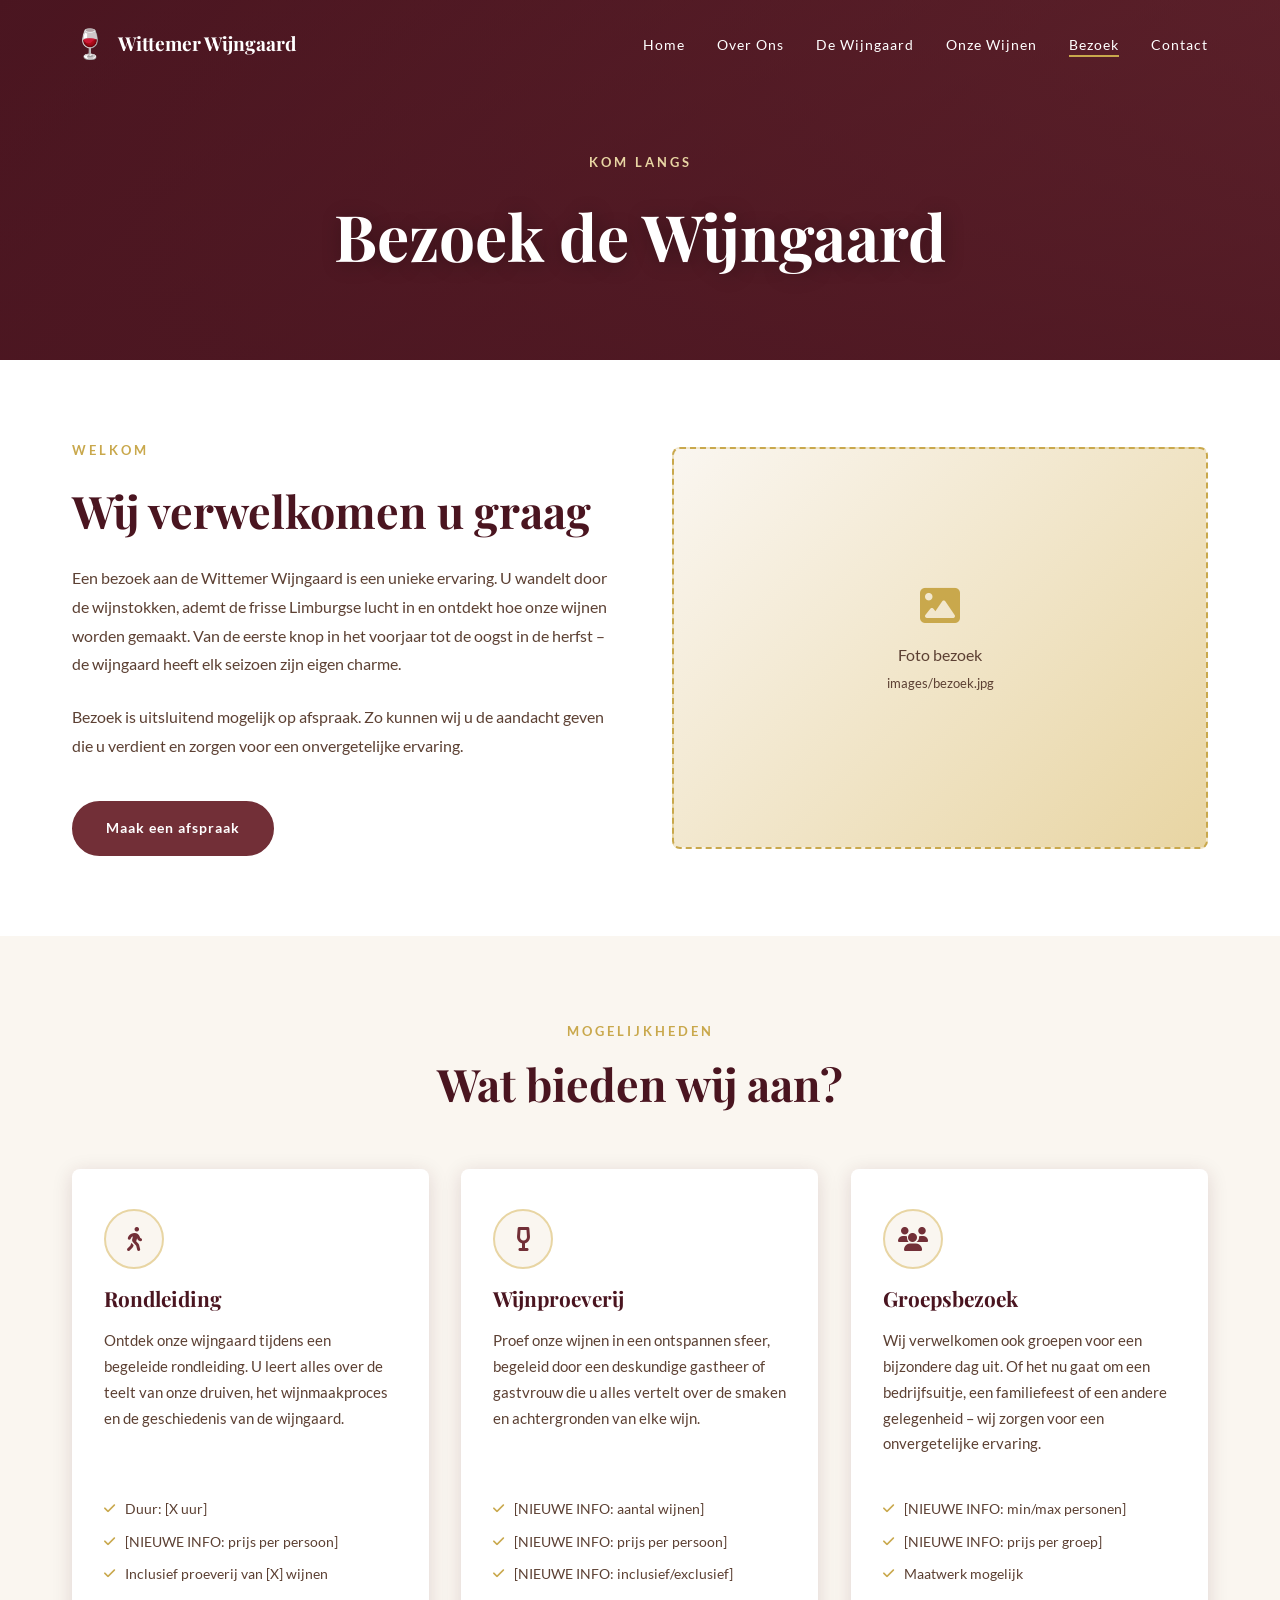
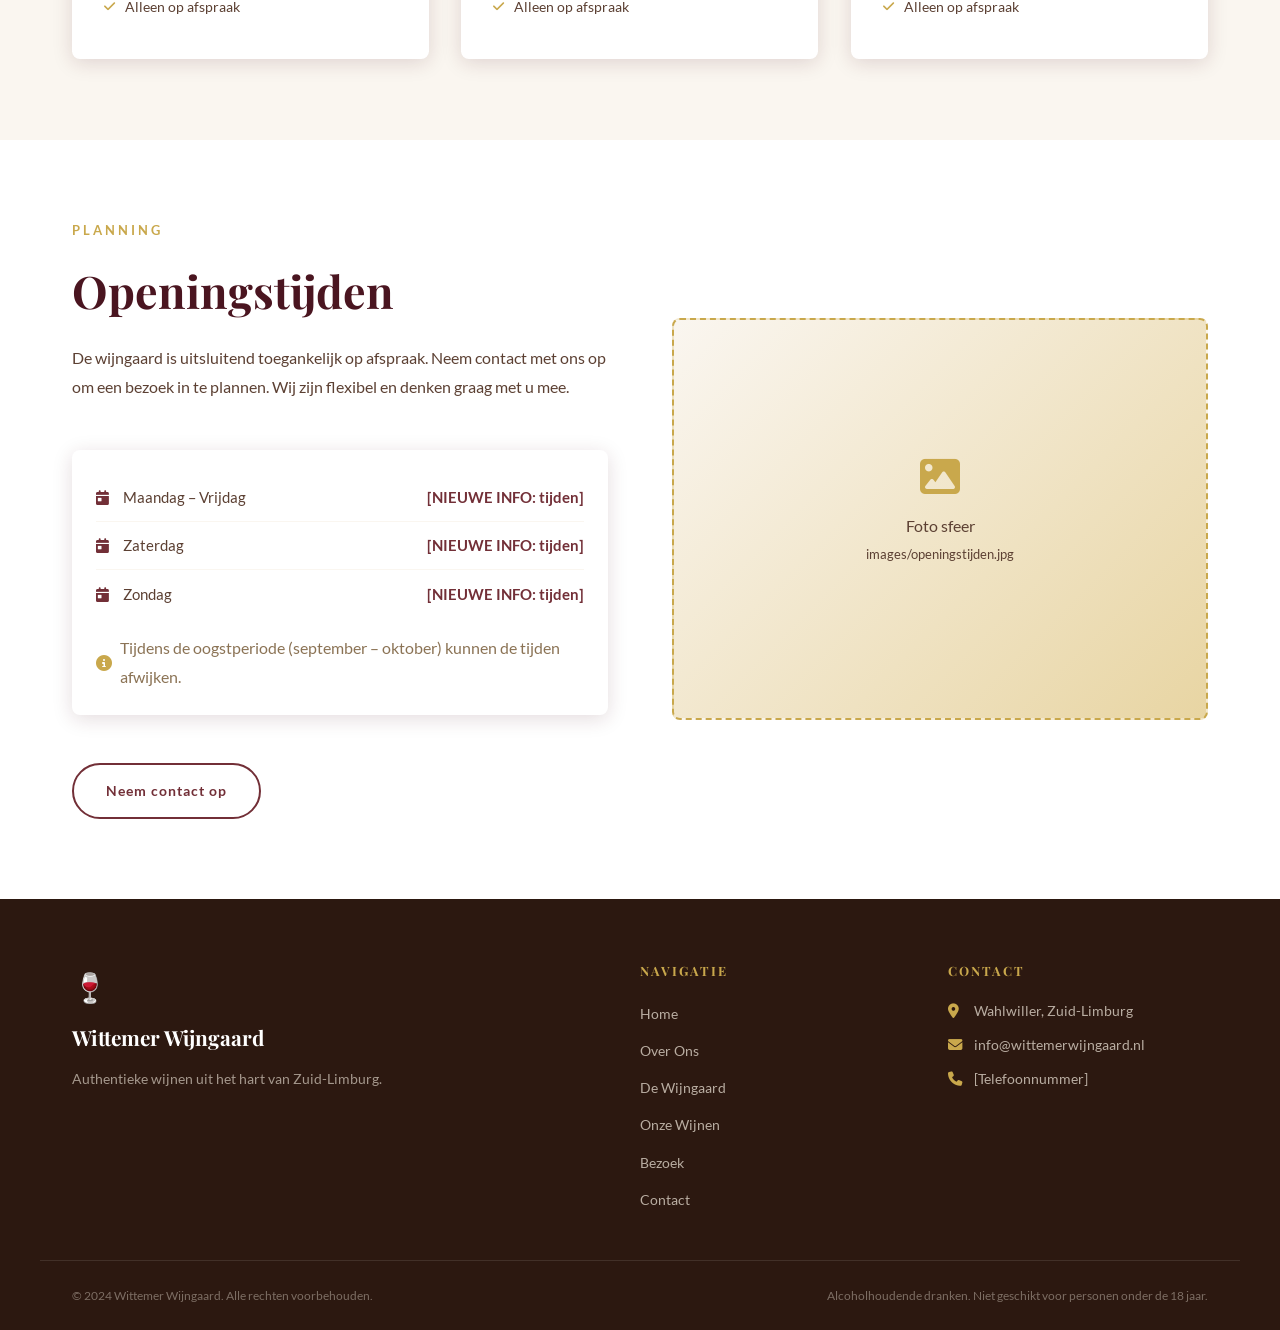
==== pages/bezoek.html @ 76ca9d51 "complete herinrichting van de website" ====
<!DOCTYPE html>
<html lang="nl">
<head>
    <meta charset="UTF-8">
    <meta name="viewport" content="width=device-width, initial-scale=1.0">
    <title>Bezoek – Wittemer Wijngaard</title>
    <link rel="stylesheet" href="../css/style.css">
    <style>
        @font-face {
            font-display: swap;
            font-family: 'Playfair Display';
            font-style: normal;
            font-weight: 400;
            src: url('../fonts/playfair-display-v40-latin-regular.woff2') format('woff2');
        }
        @font-face {
            font-display: swap;
            font-family: 'Playfair Display';
            font-style: italic;
            font-weight: 400;
            src: url('../fonts/playfair-display-v40-latin-italic.woff2') format('woff2');
        }
        @font-face {
            font-display: swap;
            font-family: 'Playfair Display';
            font-style: normal;
            font-weight: 700;
            src: url('../fonts/playfair-display-v40-latin-700.woff2') format('woff2');
        }
        @font-face {
            font-display: swap;
            font-family: 'Lato';
            font-style: normal;
            font-weight: 300;
            src: url('../fonts/lato-v25-latin-300.woff2') format('woff2');
        }
        @font-face {
            font-display: swap;
            font-family: 'Lato';
            font-style: normal;
            font-weight: 400;
            src: url('../fonts/lato-v25-latin-regular.woff2') format('woff2');
        }
        @font-face {
            font-display: swap;
            font-family: 'Lato';
            font-style: normal;
            font-weight: 700;
            src: url('../fonts/lato-v25-latin-700.woff2') format('woff2');
        }
    </style>
    <link rel="stylesheet" href="https://cdnjs.cloudflare.com/ajax/libs/font-awesome/6.4.0/css/all.min.css">
</head>
<body>

    <!-- NAVIGATIE -->
    <nav class="navbar scrolled" id="navbar">
        <div class="nav-container">
            <a href="../index.html" class="nav-logo">
                <div class="logo-img-wrapper">
                    <img src="../images/logo.png" alt="Wittemer Wijngaard logo" class="logo-img"
                         onerror="this.style.display='none'; this.nextElementSibling.style.display='flex';">
                    <div class="logo-fallback" style="display:none;">
                        <span class="logo-icon">🍷</span>
                        <span class="logo-text">Wittemer Wijngaard</span>
                    </div>
                </div>
            </a>
            <ul class="nav-menu" id="nav-menu">
                <li><a href="../index.html" class="nav-link">Home</a></li>
                <li><a href="over-ons.html" class="nav-link">Over Ons</a></li>
                <li><a href="wijngaard.html" class="nav-link">De Wijngaard</a></li>
                <li><a href="wijnen.html" class="nav-link">Onze Wijnen</a></li>
                <li><a href="bezoek.html" class="nav-link active">Bezoek</a></li>
                <li><a href="contact.html" class="nav-link">Contact</a></li>
            </ul>
            <div class="hamburger" id="hamburger">
                <span></span><span></span><span></span>
            </div>
        </div>
    </nav>

    <!-- PAGINA HEADER -->
    <div class="page-header">
        <div class="page-header-overlay"></div>
        <div class="page-header-content">
            <span class="section-label light">Kom langs</span>
            <h1>Bezoek de Wijngaard</h1>
        </div>
    </div>

    <!-- BEZOEK INTRO -->
    <section class="section">
        <div class="container">
            <div class="section-grid">
                <div class="section-text">
                    <span class="section-label">Welkom</span>
                    <h2 class="section-title">Wij verwelkomen u graag</h2>
                    <p>
                        Een bezoek aan de Wittemer Wijngaard is een unieke ervaring.
                        U wandelt door de wijnstokken, ademt de frisse Limburgse lucht in
                        en ontdekt hoe onze wijnen worden gemaakt. Van de eerste knop
                        in het voorjaar tot de oogst in de herfst – de wijngaard heeft
                        elk seizoen zijn eigen charme.
                    </p>
                    <p>
                        Bezoek is uitsluitend mogelijk op afspraak. Zo kunnen wij u
                        de aandacht geven die u verdient en zorgen voor een onvergetelijke
                        ervaring.
                    </p>
                    <a href="contact.html" class="btn btn-primary">Maak een afspraak</a>
                </div>
                <div class="section-image">
                    <img src="../images/bezoek.jpg" alt="Bezoek wijngaard" class="content-img"
                         onerror="this.outerHTML='<div class=\'image-placeholder\'><i class=\'fas fa-image\'></i><p>Foto bezoek<br><small>images/bezoek.jpg</small></p></div>'">
                </div>
            </div>
        </div>
    </section>

    <!-- BEZOEK OPTIES -->
    <section class="section section-warm">
        <div class="container">
            <div class="section-header">
                <span class="section-label">Mogelijkheden</span>
                <h2 class="section-title">Wat bieden wij aan?</h2>
            </div>
            <div class="visit-cards">
                <div class="visit-card">
                    <div class="visit-card-icon">
                        <i class="fas fa-walking"></i>
                    </div>
                    <h3>Rondleiding</h3>
                    <p>
                        Ontdek onze wijngaard tijdens een begeleide rondleiding.
                        U leert alles over de teelt van onze druiven, het wijnmaakproces
                        en de geschiedenis van de wijngaard.
                    </p>
                    <ul class="visit-list">
                        <li><i class="fas fa-check"></i> Duur: [X uur]</li>
                        <li><i class="fas fa-check"></i> [NIEUWE INFO: prijs per persoon]</li>
                        <li><i class="fas fa-check"></i> Inclusief proeverij van [X] wijnen</li>
                        <li><i class="fas fa-check"></i> Alleen op afspraak</li>
                    </ul>
                </div>
                <div class="visit-card">
                    <div class="visit-card-icon">
                        <i class="fas fa-wine-glass-alt"></i>
                    </div>
                    <h3>Wijnproeverij</h3>
                    <p>
                        Proef onze wijnen in een ontspannen sfeer, begeleid door
                        een deskundige gastheer of gastvrouw die u alles vertelt
                        over de smaken en achtergronden van elke wijn.
                    </p>
                    <ul class="visit-list">
                        <li><i class="fas fa-check"></i> [NIEUWE INFO: aantal wijnen]</li>
                        <li><i class="fas fa-check"></i> [NIEUWE INFO: prijs per persoon]</li>
                        <li><i class="fas fa-check"></i> [NIEUWE INFO: inclusief/exclusief]</li>
                        <li><i class="fas fa-check"></i> Alleen op afspraak</li>
                    </ul>
                </div>
                <div class="visit-card">
                    <div class="visit-card-icon">
                        <i class="fas fa-users"></i>
                    </div>
                    <h3>Groepsbezoek</h3>
                    <p>
                        Wij verwelkomen ook groepen voor een bijzondere dag uit.
                        Of het nu gaat om een bedrijfsuitje, een familiefeest of
                        een andere gelegenheid – wij zorgen voor een onvergetelijke ervaring.
                    </p>
                    <ul class="visit-list">
                        <li><i class="fas fa-check"></i> [NIEUWE INFO: min/max personen]</li>
                        <li><i class="fas fa-check"></i> [NIEUWE INFO: prijs per groep]</li>
                        <li><i class="fas fa-check"></i> Maatwerk mogelijk</li>
                        <li><i class="fas fa-check"></i> Alleen op afspraak</li>
                    </ul>
                </div>
            </div>
        </div>
    </section>

    <!-- OPENINGSTIJDEN -->
    <section class="section">
        <div class="container">
            <div class="section-grid">
                <div class="section-text">
                    <span class="section-label">Planning</span>
                    <h2 class="section-title">Openingstijden</h2>
                    <p>
                        De wijngaard is uitsluitend toegankelijk op afspraak.
                        Neem contact met ons op om een bezoek in te plannen.
                        Wij zijn flexibel en denken graag met u mee.
                    </p>
                    <div class="openingstijden">
                        <table class="tijden-table">
                            <tr>
                                <td><i class="fas fa-calendar-day"></i> Maandag – Vrijdag</td>
                                <td>[NIEUWE INFO: tijden]</td>
                            </tr>
                            <tr>
                                <td><i class="fas fa-calendar-day"></i> Zaterdag</td>
                                <td>[NIEUWE INFO: tijden]</td>
                            </tr>
                            <tr>
                                <td><i class="fas fa-calendar-day"></i> Zondag</td>
                                <td>[NIEUWE INFO: tijden]</td>
                            </tr>
                        </table>
                        <p class="tijden-note">
                            <i class="fas fa-info-circle"></i>
                            Tijdens de oogstperiode (september – oktober) kunnen de tijden afwijken.
                        </p>
                    </div>
                    <a href="contact.html" class="btn btn-outline">Neem contact op</a>
                </div>
                <div class="section-image">
                    <img src="../images/openingstijden.jpg" alt="Wijngaard sfeer" class="content-img"
                         onerror="this.outerHTML='<div class=\'image-placeholder\'><i class=\'fas fa-image\'></i><p>Foto sfeer<br><small>images/openingstijden.jpg</small></p></div>'">
                </div>
            </div>
        </div>
    </section>

    <!-- FOOTER -->
    <footer class="footer">
        <div class="footer-container">
            <div class="footer-brand">
                <img src="../images/logo.png" alt="Logo" class="footer-logo"
                     onerror="this.outerHTML='<span class=\'logo-icon\'>🍷</span>'">
                <span class="logo-text">Wittemer Wijngaard</span>
                <p>Authentieke wijnen uit het hart van Zuid-Limburg.</p>
            </div>
            <div class="footer-links">
                <h4>Navigatie</h4>
                <ul>
                    <li><a href="../index.html">Home</a></li>
                    <li><a href="over-ons.html">Over Ons</a></li>
                    <li><a href="wijngaard.html">De Wijngaard</a></li>
                    <li><a href="wijnen.html">Onze Wijnen</a></li>
                    <li><a href="bezoek.html">Bezoek</a></li>
                    <li><a href="contact.html">Contact</a></li>
                </ul>
            </div>
            <div class="footer-contact">
                <h4>Contact</h4>
                <p                ><i class="fas fa-map-marker-alt"></i> Wahlwiller, Zuid-Limburg</p>
                <p><i class="fas fa-envelope"></i> info@wittemerwijngaard.nl</p>
                <p><i class="fas fa-phone"></i> [Telefoonnummer]</p>
            </div>
        </div>
        <div class="footer-bottom">
            <p>© 2024 Wittemer Wijngaard. Alle rechten voorbehouden.</p>
            <p>Alcoholhoudende dranken. Niet geschikt voor personen onder de 18 jaar.</p>
        </div>
    </footer>

    <script src="../js/main.js"></script>
</body>
</html>
---- css/style.css ----
/* ================================
   VARIABELEN & RESET
================================ */
:root {
    --wine-red: #722F37;
    --wine-dark: #4A1520;
    --wine-light: #C17B7B;
    --gold: #C9A84C;
    --gold-light: #E8D5A3;
    --cream: #FAF6F0;
    --warm-gray:#8B7355;
    --text-dark: #2C1810;
    --text-medium: #5C4033;
    --text-light: #F5EDE0;
    --white: #FFFFFF;
    --shadow: 0 4px 20px rgba(74, 21, 32, 0.15);
    --shadow-hover: 0 8px 30px rgba(74, 21, 32, 0.25);
    --transition: all 0.3s ease;
    --border-radius: 8px;
    --font-heading: 'Playfair Display', Georgia, serif;
    --font-body: 'Lato', Arial, sans-serif;
}

* {
    margin: 0;
    padding: 0;
    box-sizing: border-box;
}

html {
    scroll-behavior: smooth;
}

body {
    font-family: var(--font-body);
    color: var(--text-dark);
    background-color: var(--white);
    line-height: 1.7;
    font-size: 16px;
}

img {
    max-width: 100%;
    height: auto;
    display: block;
}

a {
    text-decoration: none;
    color: inherit;
    transition: var(--transition);
}

ul {
    list-style: none;
}

/* ================================
   TYPOGRAFIE
================================ */
h1, h2, h3, h4 {
    font-family: var(--font-heading);
    line-height: 1.3;
}

h1 { font-size: clamp(2rem, 5vw, 4rem); }
h2 { font-size: clamp(1.6rem, 3.5vw, 2.8rem); }
h3 { font-size: clamp(1.2rem, 2vw, 1.6rem); }
h4 { font-size: 1.05rem; }

p {
    margin-bottom: 1rem;
    color: var(--text-medium);
}

/* ================================
   LAYOUT HELPERS
================================ */
.container {
    max-width: 1200px;
    margin: 0 auto;
    padding: 0 2rem;
}

.section {
    padding: 5rem 0;
}

.section-dark {
    background-color: var(--wine-dark);
}

.section-warm {
    background-color: var(--cream);
}

.section-header {
    text-align: center;
    margin-bottom: 3.5rem;
}

.section-label {
    display: inline-block;
    font-family: var(--font-body);
    font-size: 0.8rem;
    font-weight: 700;
    letter-spacing: 3px;
    text-transform: uppercase;
    color: var(--gold);
    margin-bottom: 0.75rem;
}

.section-label.light {
    color: var(--gold-light);
}

.section-title {
    color: var(--wine-dark);
    margin-bottom: 1rem;
}

.section-title.light {
    color: var(--text-light);
}

.section-intro {
    max-width: 620px;
    margin: 0 auto 1.5rem;
    font-size: 1.05rem;
    color: var(--text-medium);
}

.section-intro.light {
    color: var(--gold-light);
}

.section-grid {
    display: grid;
    grid-template-columns: 1fr 1fr;
    gap: 4rem;
    align-items: center;
}

.section-grid.reverse {
    direction: rtl;
}

.section-grid.reverse > * {
    direction: ltr;
}

.section-cta {
    text-align: center;
    margin-top: 3rem;
}

/* ================================
   KNOPPEN
================================ */
.btn {
    display: inline-block;
    padding: 0.85rem 2rem;
    border-radius: 50px;
    font-family: var(--font-body);
    font-size: 0.9rem;
    font-weight: 700;
    letter-spacing: 1px;
    cursor: pointer;
    transition: var(--transition);
    border: 2px solid transparent;
}

.btn-primary {
    background-color: var(--wine-red);
    color: var(--white);
    border-color: var(--wine-red);
}

.btn-primary:hover {
    background-color: var(--wine-dark);
    border-color: var(--wine-dark);
    transform: translateY(-2px);
    box-shadow: var(--shadow-hover);
}

.btn-secondary {
    background-color: transparent;
    color: var(--white);
    border-color: var(--white);
}

.btn-secondary:hover {
    background-color: var(--white);
    color: var(--wine-dark);
    transform: translateY(-2px);
}

.btn-outline {
    background-color: transparent;
    color: var(--wine-red);
    border-color: var(--wine-red);
}

.btn-outline:hover {
    background-color: var(--wine-red);
    color: var(--white);
    transform: translateY(-2px);
}

/* ================================
   NAVIGATIE
================================ */
.navbar {
    position: fixed;
    top: 0;
    left: 0;
    width: 100%;
    z-index: 1000;
    padding: 1.2rem 0;
    transition: var(--transition);
    background: transparent;
}

.navbar.scrolled {
    background-color: var(--wine-dark);
    padding: 0.8rem 0;
    box-shadow: var(--shadow);
}

.nav-container {
    max-width: 1200px;
    margin: 0 auto;
    padding: 0 2rem;
    display: flex;
    align-items: center;
    justify-content: space-between;
}

/* LOGO */
.nav-logo {
    display: flex;
    align-items: center;
}

.logo-img-wrapper {
    display: flex;
    align-items: center;
    gap: 0.6rem;
}

.logo-img {
    height: 50px;
    width: auto;
    object-fit: contain;
}

.logo-fallback {
    display: flex;
    align-items: center;
    gap: 0.6rem;
}

.logo-icon {
    font-size: 1.8rem;
}

.logo-text {
    font-family: var(--font-heading);
    font-size: 1.2rem;
    font-weight: 700;
    color: var(--white);
}

.nav-menu {
    display: flex;
    align-items: center;
    gap: 2rem;
}

.nav-link {
    color: var(--white);
    font-size: 0.88rem;
    font-weight: 400;
    letter-spacing: 1px;
    position: relative;
    padding-bottom: 4px;
}

.nav-link::after {
    content: '';
    position: absolute;
    bottom: 0;
    left: 0;
    width: 0;
    height: 2px;
    background-color: var(--gold);
    transition: var(--transition);
}

.nav-link:hover::after,
.nav-link.active::after {
    width: 100%;
}

.nav-link:hover {
    color: var(--gold-light);
}

.hamburger {
    display: none;
    flex-direction: column;
    gap: 5px;
    cursor: pointer;
    padding: 5px;
}

.hamburger span {
    display: block;
    width: 25px;
    height: 2px;
    background-color: var(--white);
    transition: var(--transition);
}

.hamburger.active span:nth-child(1) {
    transform: translateY(7px) rotate(45deg);
}

.hamburger.active span:nth-child(2) {
    opacity: 0;
}

.hamburger.active span:nth-child(3) {
    transform: translateY(-7px) rotate(-45deg);
}

/* ================================
   PAGINA HEADER (subpagina's)
================================ */
.page-header {
    position: relative;
    height: 40vh;
    min-height: 280px;
    display: flex;
    align-items: center;
    justify-content: center;
    background: linear-gradient(135deg, var(--wine-dark) 0%, var(--wine-red) 100%);
    overflow: hidden;
}

.page-header::before {
    content: '';
    position: absolute;
    inset: 0;
    background-image: url('../images/hero.jpg');
    background-size: cover;
    background-position: center;
    opacity: 0.2;
}

.page-header-overlay {
    position: absolute;
    inset: 0;
    background: linear-gradient(
        to bottom,
        rgba(74, 21, 32, 0.5) 0%,
        rgba(74, 21, 32, 0.8) 100%
    );
}

.page-header-content {
    position: relative;
    z-index: 2;
    text-align: center;
    color: var(--white);
    padding: 0 2rem;
    margin-top: 4rem;
}

.page-header-content h1 {
    color: var(--white);
    text-shadow: 2px 2px 20px rgba(0,0,0,0.3);
    margin-top: 0.5rem;
}

/* ================================
   HERO SECTIE
================================ */
.hero {
    position: relative;
    height: 100vh;
    min-height: 600px;
    display: flex;
    align-items: center;
    justify-content: center;
    background: linear-gradient(135deg, var(--wine-dark) 0%, var(--wine-red) 50%, var(--warm-gray) 100%);
    overflow: hidden;
}

.hero::before {
    content: '';
    position: absolute;
    inset: 0;
    background-image: url('images/hero.jpg');
    background-size: cover;
    background-position: center;
    opacity: 0.35;
}

.hero-overlay {
    position: absolute;
    inset: 0;
    background: linear-gradient(
        to bottom,
        rgba(74, 21, 32, 0.3) 0%,
        rgba(74, 21, 32, 0.75) 100%
    );
}

.hero-content {
    position: relative;
    z-index: 2;
    text-align: center;
    color: var(--white);
    padding: 0 2rem;
    max-width: 800px;
}

.hero-subtitle {
    font-size: 0.95rem;
    letter-spacing: 4px;
    text-transform: uppercase;
    color: var(--gold-light);
    margin-bottom: 1rem;
    font-weight: 300;
}

.hero-title {
    color: var(--white);
    margin-bottom: 1.5rem;
    text-shadow: 2px 2px 20px rgba(0,0,0,0.3);
}

.hero-description {
    font-size: 1.15rem;
    color: var(--gold-light);
    margin-bottom: 2.5rem;
    font-weight: 300;
}

.hero-buttons {
    display: flex;
    gap: 1rem;
    justify-content: center;
    flex-wrap: wrap;
}

.hero-scroll {
    position: absolute;
    bottom: 2rem;
    left: 50%;
    transform: translateX(-50%);
    z-index: 2;
    color: var(--white);
    text-align: center;
    font-size: 0.75rem;
    letter-spacing: 2px;
    text-transform: uppercase;
    animation: bounce 2s infinite;
}

.hero-scroll i {
    display: block;
    margin-top: 0.5rem;
    font-size: 1.1rem;
    color: var(--gold);
}

@keyframes bounce {
    0%, 100% { transform: translateX(-50%) translateY(0); }
    50% { transform: translateX(-50%) translateY(-8px); }
}

/* ================================
   INTRO BALK
================================ */
.intro-bar {
    background-color: var(--wine-red);
    padding: 1.2rem 0;
}

.intro-bar-container {
    max-width: 1200px;
    margin: 0 auto;
    padding: 0 2rem;
    display: flex;
    justify-content: space-around;
    align-items: center;
    flex-wrap: wrap;
    gap: 1rem;
}

.intro-item {
    display: flex;
    align-items: center;
    gap: 0.6rem;
    color: var(--white);
    font-size: 0.9rem;
    font-weight: 300;
    letter-spacing: 1px;
}

.intro-item i {
    color: var(--gold-light);
    font-size: 1.1rem;
}

/* ================================
   CONTENT AFBEELDINGEN
================================ */
.content-img {
    width: 100%;
    height: 400px;
    object-fit: cover;
    border-radius: var(--border-radius);
    box-shadow: var(--shadow);
}

.section-text {
    display: flex;
    flex-direction: column;
    gap: 0.5rem;
}

.section-text p {
    font-size: 1rem;
    line-height: 1.8;
}

.section-text .btn {
    align-self: flex-start;
    margin-top: 1rem;
}

.section-image {
    position: relative;
}

/* ================================
   IMAGE PLACEHOLDER (fallback)
================================ */
.image-placeholder {
    width: 100%;
    aspect-ratio: 4/3;
    background: linear-gradient(135deg, var(--cream), var(--gold-light));
    border-radius: var(--border-radius);
    display: flex;
    flex-direction: column;
    align-items: center;
    justify-content: center;
    gap: 1rem;
    color: var(--warm-gray);
    border: 2px dashed var(--gold);
    text-align: center;
    padding: 1rem;
}

.image-placeholder i {
    font-size: 2.5rem;
    color: var(--gold);
}

.image-placeholder.small {
    aspect-ratio: 3/4;
}

.image-placeholder.gallery {
    aspect-ratio: 1/1;
    min-height: 200px;
}

/* ================================
   NATUUR GRID
================================ */
.nature-grid {
    display: grid;
    grid-template-columns: repeat(4, 1fr);
    gap: 1.5rem;
}

.nature-card {
    background: var(--white);
    border-radius: var(--border-radius);
    padding: 2rem 1.5rem;
    text-align: center;
    box-shadow: var(--shadow);
    transition: var(--transition);
    border-top: 3px solid var(--gold);
}

.nature-card:hover {
    transform: translateY(-5px);
    box-shadow: var(--shadow-hover);
}

.nature-card.dark {
    background: rgba(255,255,255,0.05);
    border: 1px solid rgba(201, 168, 76, 0.3);
    border-top: 3px solid var(--gold);
}

.nature-card.dark:hover {
    background: rgba(255,255,255,0.1);
    border-color: var(--gold);
}

.nature-card.dark h3 {
    color: var(--gold-light);
}

.nature-card.dark p {
    color: rgba(245, 237, 224, 0.8);
}

.nature-icon {
    font-size: 2.2rem;
    color: var(--wine-red);
    margin-bottom: 1rem;
}

.nature-card.dark .nature-icon {
    color: var(--gold);
}

.nature-card h3 {
    color: var(--wine-dark);
    margin-bottom: 0.75rem;
    font-size: 1.15rem;
}

.nature-card p {
    font-size: 0.92rem;
    line-height: 1.7;
    margin-bottom: 0;
}

/* ================================
   WIJN GRID (homepage preview)
================================ */
.wine-grid {
    display: grid;
    grid-template-columns: repeat(3, 1fr);
    gap: 2rem;
    margin-bottom: 1rem;
}

.wine-card {
    background: var(--white);
    border-radius: var(--border-radius);
    overflow: hidden;
    box-shadow: var(--shadow);
    transition: var(--transition);
}

.wine-card:hover {
    transform: translateY(-6px);
    box-shadow: var(--shadow-hover);
}

.wine-image {
    position: relative;
    overflow: hidden;
}

.wine-img {
    width: 100%;
    height: 220px;
    object-fit: cover;
    transition: var(--transition);
}

.wine-card:hover .wine-img {
    transform: scale(1.04);
}

.wine-badge {
    position: absolute;
    top: 1rem;
    right: 1rem;
    background-color: var(--gold);
    color: var(--wine-dark);
    padding: 0.25rem 0.75rem;
    border-radius: 50px;
    font-size: 0.78rem;
    font-weight: 700;
    letter-spacing: 1px;
}

.wine-badge.red {
    background-color: var(--wine-red);
    color: var(--white);
}

.wine-badge.rose {
    background-color: #E8A0A0;
    color: var(--wine-dark);
}

.wine-info {
    padding: 1.5rem;
}

.wine-info h3 {
    color: var(--wine-dark);
    margin-bottom: 0.25rem;
}

.wine-type {
    color: var(--gold);
    font-size: 0.8rem;
    font-weight: 700;
    letter-spacing: 1px;
    text-transform: uppercase;
    margin-bottom: 0.75rem;
}

.wine-info p {
    font-size: 0.92rem;
    margin-bottom: 0;
}

/* ================================
   WIJN DETAIL GRID (wijnen pagina)
================================ */
.wine-detail-grid {
    display: grid;
    grid-template-columns: repeat(2, 1fr);
    gap: 2.5rem;
}

.wine-detail-card {
    background: var(--white);
    border-radius: var(--border-radius);
    overflow: hidden;
    box-shadow: var(--shadow);
    display: grid;
    grid-template-columns: 1fr 1.6fr;
    transition: var(--transition);
}

.wine-detail-card:hover {
    box-shadow: var(--shadow-hover);
    transform: translateY(-4px);
}

.wine-detail-image {
    position: relative;
    overflow: hidden;
}

.wine-detail-img {
    width: 100%;
    height: 100%;
    min-height: 280px;
    object-fit: cover;
}

.wine-detail-info {
    padding: 1.8rem;
    display: flex;
    flex-direction: column;
    gap: 0.5rem;
}

.wine-detail-info h3 {
    color: var(--wine-dark);
    margin-bottom: 0.2rem;
}

.wine-specs {
    display: grid;
    grid-template-columns: 1fr 1fr;
    gap: 0.75rem;
    margin: 0.75rem 0;
    padding: 1rem;
    background-color: var(--cream);
    border-radius: var(--border-radius);
}

.wine-spec {
    display: flex;
    flex-direction: column;
    gap: 0.2rem;
}

.wine-spec i {
    color: var(--wine-red);
    font-size: 0.9rem;
}

.wine-spec span {
    font-size: 0.75rem;
    color: var(--warm-gray);
    text-transform: uppercase;
    letter-spacing: 0.5px;
}

.wine-spec strong {
    font-size: 0.9rem;
    color: var(--text-dark);
}

.wine-price-label {
    font-family: var(--font-heading);
    font-size: 1rem;
    color: var(--text-medium);
    margin-bottom: 0;
}

.wine-price-label span {
    color: var(--wine-red);
    font-weight: 700;
}

/* ================================
   DRUIVEN GRID
================================ */
.druiven-grid {
    display: grid;
    grid-template-columns: repeat(4, 1fr);
    gap: 1.5rem;
}

.druif-card {
    background: var(--white);
    border-radius: var(--border-radius);
    padding: 2rem 1.5rem;
    box-shadow: var(--shadow);
    transition: var(--transition);
    display: flex;
    flex-direction: column;
    gap: 0.75rem;
}

.druif-card:hover {
    transform: translateY(-5px);
    box-shadow: var(--shadow-hover);
}

.druif-icon {
    font-size: 2rem;
}

.druif-card h3 {
    color: var(--wine-dark);
    font-size: 1.2rem;
}

.druif-card p {
    font-size: 0.92rem;
    flex: 1;
}

.druif-type {
    display: inline-block;
    padding: 0.25rem 0.75rem;
    border-radius: 50px;
    font-size: 0.75rem;
    font-weight: 700;
    letter-spacing: 1px;
    background-color: var(--gold-light);
    color: var(--wine-dark);
    align-self: flex-start;
}

.druif-type.rood {
    background-color: var(--wine-red);
    color: var(--white);
}

.druif-type.wit {
    background-color: var(--gold);
    color: var(--wine-dark);
}

/* ================================
   PROCESS GRID (wijngaard pagina)
================================ */
.process-grid {
    display: grid;
    grid-template-columns: repeat(3, 1fr);
    gap: 2rem;
}

.process-card {
    background: rgba(255,255,255,0.05);
    border: 1px solid rgba(201, 168, 76, 0.3);
    border-radius: var(--border-radius);
    padding: 2rem 1.5rem;
    transition: var(--transition);
    position: relative;
}

.process-card:hover {
    background: rgba(255,255,255,0.1);
    transform: translateY(-4px);
    border-color: var(--gold);
}

.process-step {
    font-family: var(--font-heading);
    font-size: 2.5rem;
    font-weight: 700;
    color: rgba(201, 168, 76, 0.2);
    line-height: 1;
    margin-bottom: 0.5rem;
}

.process-icon {
    font-size: 2rem;
    margin-bottom: 0.75rem;
}

.process-card h3 {
    color: var(--gold-light);
    margin-bottom: 0.75rem;
    font-size: 1.15rem;
}

.process-card p {
    color: rgba(245, 237, 224, 0.8);
    font-size: 0.92rem;
    margin-bottom: 0;
}

/* ================================
   GALERIJ
================================ */
.gallery-grid {
    display: grid;
    grid-template-columns: repeat(3, 1fr);
    grid-template-rows: auto auto;
    gap: 1rem;
}

.gallery-item {
    overflow: hidden;
    border-radius: var(--border-radius);
    cursor: pointer;
}

.gallery-item.large {
    grid-column: span 2;
    grid-row: span 2;
}

.gallery-img {
    width: 100%;
    height: 100%;
    min-height: 200px;
    object-fit: cover;
    transition: var(--transition);
}

.gallery-item:hover .gallery-img {
    transform: scale(1.04);
}

/* ================================
   BEZOEK KAARTEN
================================ */
.visit-cards {
    display: grid;
    grid-template-columns: repeat(3, 1fr);
    gap: 2rem;
}

.visit-card {
    background: var(--white);
    border-radius: var(--border-radius);
    padding: 2.5rem 2rem;
    box-shadow: var(--shadow);
    transition: var(--transition);
    display: flex;
    flex-direction: column;
    gap: 1rem;
}

.visit-card:hover {
    transform: translateY(-5px);
    box-shadow: var(--shadow-hover);
}

.visit-card-icon {
    width: 60px;
    height: 60px;
    background-color: var(--cream);
    border-radius: 50%;
    display: flex;
    align-items: center;
    justify-content: center;
    font-size: 1.5rem;
    color: var(--wine-red);
    border: 2px solid var(--gold-light);
}

.visit-card h3 {
    color: var(--wine-dark);
    font-size: 1.3rem;
}

.visit-card p {
    font-size: 0.95rem;
    flex: 1;
}

.visit-list {
    display: flex;
    flex-direction: column;
    gap: 0.5rem;
    margin-top: 0.5rem;
}

.visit-list li {
    display: flex;
    align-items: center;
    gap: 0.6rem;
    font-size: 0.9rem;
    color: var(--text-medium);
}

.visit-list li i {
    color: var(--gold);
    font-size: 0.8rem;
    flex-shrink: 0;
}

/* ================================
   OPENINGSTIJDEN
================================ */
.openingstijden {
    background-color: var(--white);
    border-radius: var(--border-radius);
    padding: 1.5rem;
    margin: 1.5rem 0;
    box-shadow: var(--shadow);
}

.tijden-table {
    width: 100%;
    border-collapse: collapse;
}

.tijden-table tr {
    border-bottom: 1px solid var(--cream);
}

.tijden-table tr:last-child {
    border-bottom: none;
}

.tijden-table td {
    padding: 0.7rem 0;
    font-size: 0.92rem;
    color: var(--text-medium);
}

.tijden-table td i {
    color: var(--wine-red);
    margin-right: 0.5rem;
    width: 16px;
}

.tijden-table td:last-child {
    text-align: right;
    font-weight: 700;
    color: var(--wine-red);
}

.tijden-note {
    margin-top: 1rem;
    font-size: 0.82rem;
    color: var(--warm-gray);
    display: flex;
    align-items: center;
    gap: 0.5rem;
    margin-bottom: 0;
}

.tijden-note i {
    color: var(--gold);
}

/* ================================
   CONTACT KAARTEN
================================ */
.contact-cards {
    display: grid;
    grid-template-columns: repeat(4, 1fr);
    gap: 1.5rem;
    margin-bottom: 1rem;
}

.contact-card {
    background: var(--white);
    border-radius: var(--border-radius);
    padding: 2rem 1.5rem;
    box-shadow: var(--shadow);
    text-align: center;
    transition: var(--transition);
    border-top: 3px solid var(--gold);
}

.contact-card:hover {
    transform: translateY(-4px);
    box-shadow: var(--shadow-hover);
}

.contact-card-icon {
    width: 55px;
    height: 55px;
    background-color: var(--cream);
    border-radius: 50%;
    display: flex;
    align-items: center;
    justify-content: center;
    font-size: 1.3rem;
    color: var(--wine-red);
    margin: 0 auto 1rem;
    border: 2px solid var(--gold-light);
}

.contact-card h3 {
    color: var(--wine-dark);
    font-size: 1.1rem;
    margin-bottom: 0.75rem;
}

.contact-card p {
    font-size: 0.9rem;
    margin-bottom: 0.3rem;
}

.contact-card a {
    color: var(--wine-red);
    text-decoration: underline;
}

.contact-card a:hover {
    color: var(--wine-dark);
}

.contact-card-note {
    font-size: 0.8rem !important;
    color: var(--warm-gray) !important;
    margin-top: 0.5rem;
}

/* ================================
   BEREIKBAARHEID
================================ */
.bereikbaarheid-list {
    display: flex;
    flex-direction: column;
    gap: 1.5rem;
    margin: 1.5rem 0;
}

.bereikbaarheid-item {
    display: flex;
    gap: 1.2rem;
    align-items: flex-start;
}

.bereikbaarheid-item > i {
    font-size: 1.4rem;
    color: var(--wine-red);
    margin-top: 0.2rem;
    flex-shrink: 0;
    width: 24px;
}

.bereikbaarheid-item h4 {
    color: var(--wine-dark);
    margin-bottom: 0.3rem;
    font-size: 1rem;
}

.bereikbaarheid-item p {
    font-size: 0.92rem;
    margin-bottom: 0;
}

/* ================================
   SOCIAL ICONS
================================ */
.social-icons {
    display: flex;
    gap: 0.75rem;
    justify-content: center;
    margin: 0.75rem 0;
}

.social-icon {
    width: 40px;
    height: 40px;
    border-radius: 50%;
    border: 2px solid var(--wine-red);
    display: flex;
    align-items: center;
    justify-content: center;
    color: var(--wine-red);
    font-size: 0.95rem;
    transition: var(--transition);
}

.social-icon:hover {
    background-color: var(--wine-red);
    color: var(--white);
    transform: translateY(-3px);
}

/* ================================
   GOOGLE MAPS
================================ */
.map-wrapper {
    position: relative;
    width: 100%;
    padding-bottom: 45%;
    height: 0;
    overflow: hidden;
    border-radius: var(--border-radius);
    box-shadow: var(--shadow);
}

.map-wrapper iframe {
    position: absolute;
    top: 0;
    left: 0;
    width: 100%;
    height: 100%;
    border: 0;
    border-radius: var(--border-radius);
}

.map-info {
    display: flex;
    gap: 2rem;
    padding: 1rem 1.5rem;
    background: rgba(255,255,255,0.05);
    border: 1px solid rgba(201, 168, 76, 0.3);
    border-radius: 0 0 var(--border-radius) var(--border-radius);
    flex-wrap: wrap;
    margin-top: -4px;
}

.map-info-item {
    display: flex;
    align-items: center;
    gap: 0.6rem;
    color: rgba(245, 237, 224, 0.8);
    font-size: 0.88rem;
}

.map-info-item i {
    color: var(--gold);
}

/* ================================
   FOOTER
================================ */
.footer {
    background-color: var(--text-dark);
    color: var(--text-light);
    padding-top: 4rem;
}

.footer-container {
    max-width: 1200px;
    margin: 0 auto;
    padding: 0 2rem 3rem;
    display: grid;
    grid-template-columns: 2fr 1fr 1fr;
    gap: 3rem;
}

.footer-brand {
    display: flex;
    flex-direction: column;
    gap: 0.5rem;
}

.footer-logo {
    height: 55px;
    width: auto;
    object-fit: contain;
    margin-bottom: 0.25rem;
}

.footer-brand .logo-text {
    font-family: var(--font-heading);
    font-size: 1.3rem;
    color: var(--white);
}

.footer-brand p {
    color: rgba(245, 237, 224, 0.6);
    font-size: 0.9rem;
    margin-top: 0.25rem;
    margin-bottom: 0;
}

.footer-links h4,
.footer-contact h4 {
    color: var(--gold);
    font-size: 0.8rem;
    letter-spacing: 2px;
    text-transform: uppercase;
    margin-bottom: 1.25rem;
}

.footer-links ul {
    display: flex;
    flex-direction: column;
    gap: 0.6rem;
}

.footer-links a {
    color: rgba(245, 237, 224, 0.7);
    font-size: 0.9rem;
    transition: var(--transition);
}

.footer-links a:hover {
    color: var(--gold);
    padding-left: 5px;
}

.footer-contact p {
    color: rgba(245, 237, 224, 0.7);
    font-size: 0.9rem;
    display: flex;
    align-items: center;
    gap: 0.6rem;
    margin-bottom: 0.6rem;
}

.footer-contact i {
    color: var(--gold);
    width: 16px;
    flex-shrink: 0;
}

.footer-bottom {
    border-top: 1px solid rgba(255,255,255,0.1);
    padding: 1.5rem 2rem;
    max-width: 1200px;
    margin: 0 auto;
    display: flex;
    justify-content: space-between;
    align-items: center;
    flex-wrap: wrap;
    gap: 0.75rem;
}

.footer-bottom p {
    color: rgba(245, 237, 224, 0.4);
    font-size: 0.78rem;
    margin-bottom: 0;
}

/* ================================
   SCROLL ANIMATIES
================================ */
.fade-in {
    opacity: 0;
    transform: translateY(20px);
    will-change: transform, opacity;
    transition: opacity 0.4s ease, transform 0.4s ease;
}

.fade-in.visible {
    opacity: 1;
    transform: translateY(0);
}

/* ================================
   NOTIFICATIES
================================ */
.notification {
    position: fixed;
    bottom: 2rem;
    right: 2rem;
    z-index: 9999;
    display: flex;
    align-items: center;
    gap: 1rem;
    padding: 1rem 1.5rem;
    border-radius: var(--border-radius);
    box-shadow: var(--shadow-hover);
    max-width: 380px;
    animation: slideIn 0.3s ease;
}

.notification.success {
    background-color: #2D6A4F;
    color: var(--white);
}

.notification.error {
    background-color: var(--wine-red);
    color: var(--white);
}

.notification i:first-child {
    font-size: 1.2rem;
    flex-shrink: 0;
}

.notification span {
    flex: 1;
    font-size: 0.9rem;
}

.notification button {
    background: none;
    border: none;
    color: var(--white);
    cursor: pointer;
    padding: 0.2rem;
    opacity: 0.7;
    transition: var(--transition);
    flex-shrink: 0;
}

.notification button:hover {
    opacity: 1;
}

.notification.fade-out {
    animation: slideOut 0.3s ease forwards;
}

@keyframes slideIn {
    from { opacity: 0; transform: translateX(100px); }
    to   { opacity: 1; transform: translateX(0); }
}

@keyframes slideOut {
    from { opacity: 1; transform: translateX(0); }
    to   { opacity: 0; transform: translateX(100px); }
}

/* ================================
   LIGHTBOX
================================ */
.lightbox {
    position: fixed;
    inset: 0;
    z-index: 9999;
    display: flex;
    align-items: center;
    justify-content: center;
    opacity: 0;
    transition: opacity 0.3s ease;
}

.lightbox.active {
    opacity: 1;
}

.lightbox-overlay {
    position: absolute;
    inset: 0;
    background: rgba(0,0,0,0.92);
}

.lightbox-content {
    position: relative;
    z-index: 1;
    max-width: 90vw;
    max-height: 90vh;
}

.lightbox-close {
    position: absolute;
    top: -3rem;
    right: 0;
    background: none;
    border: none;
    color: var(--white);
    font-size: 1.5rem;
    cursor: pointer;
    transition: var(--transition);
}

.lightbox-close:hover {
    color: var(--gold);
    transform: rotate(90deg);
}

.lightbox-img-real {
    max-width: 90vw;
    max-height: 80vh;
    border-radius: var(--border-radius);
    object-fit: contain;
    box-shadow: 0 20px 60px rgba(0,0,0,0.5);
}

/* ================================
   RESPONSIVE – TABLET (max 1024px)
================================ */
@media (max-width: 1024px) {

    .nature-grid {
        grid-template-columns: repeat(2, 1fr);
    }

    .druiven-grid {
        grid-template-columns: repeat(2, 1fr);
    }

    .process-grid {
        grid-template-columns: repeat(2, 1fr);
    }

    .wine-grid {
        grid-template-columns: repeat(2, 1fr);
    }

    .wine-detail-grid {
        grid-template-columns: 1fr;
    }

    .wine-detail-card {
        grid-template-columns: 1fr 1.8fr;
    }

    .contact-cards {
        grid-template-columns: repeat(2, 1fr);
    }

    .visit-cards {
        grid-template-columns: repeat(2, 1fr);
    }

    .footer-container {
        grid-template-columns: 1fr 1fr;
        gap: 2rem;
    }

    .footer-brand {
        grid-column: span 2;
    }

    .map-wrapper {
        padding-bottom: 55%;
    }
}

/* ================================
   RESPONSIVE – MOBIEL (max 768px)
================================ */
@media (max-width: 768px) {

    .section {
        padding: 3.5rem 0;
    }

    .container {
        padding: 0 1.2rem;
    }

    /* Navigatie mobiel */
    .hamburger {
        display: flex;
    }

    .nav-menu {
        position: fixed;
        top: 0;
        right: -100%;
        width: 78%;
        height: 100vh;
        background-color: var(--wine-dark);
        flex-direction: column;
        justify-content: center;
        align-items: center;
        gap: 2.5rem;
        transition: var(--transition);
        box-shadow: -5px 0 20px rgba(0,0,0,0.3);
    }

    .nav-menu.active {
        right: 0;
    }

    .nav-link {
        font-size: 1.1rem;
    }

    /* Grids naar 1 kolom */
    .section-grid {
        grid-template-columns: 1fr;
        gap: 2.5rem;
    }

    .section-grid.reverse {
        direction: ltr;
    }

    .nature-grid {
        grid-template-columns: 1fr;
    }

    .druiven-grid {
        grid-template-columns: 1fr;
    }

    .process-grid {
        grid-template-columns: 1fr;
    }

    .wine-grid {
        grid-template-columns: 1fr;
    }

    .wine-detail-grid {
        grid-template-columns: 1fr;
    }

    .wine-detail-card {
        grid-template-columns: 1fr;
    }

    .wine-detail-img {
        min-height: 200px;
        height: 200px;
    }

    .wine-specs {
        grid-template-columns: 1fr 1fr;
    }

    .visit-cards {
        grid-template-columns: 1fr;
    }

    .contact-cards {
        grid-template-columns: 1fr 1fr;
    }

    .footer-container {
        grid-template-columns: 1fr;
        gap: 2rem;
    }

    .footer-brand {
        grid-column: span 1;
    }

    .footer-bottom {
        flex-direction: column;
        text-align: center;
    }

    .hero-buttons {
        flex-direction: column;
        align-items: center;
    }

    .intro-bar-container {
        flex-direction: column;
        gap: 1.2rem;
        text-align: center;
    }

    .content-img {
        height: 260px;
    }

    .page-header {
        height: 32vh;
        min-height: 220px;
    }

    .map-wrapper {
        padding-bottom: 75%;
    }

    .map-info {
        flex-direction: column;
        gap: 0.75rem;
    }
}

/* ================================
   RESPONSIVE – KLEIN MOBIEL (max 480px)
================================ */
@media (max-width: 480px) {

    .contact-cards {
        grid-template-columns: 1fr;
    }

    .wine-specs {
        grid-template-columns: 1fr;
    }

    .gallery-grid {
        grid-template-columns: 1fr;
    }

    .gallery-item.large {
        grid-column: span 1;
        grid-row: span 1;
    }

    .map-wrapper {
        padding-bottom: 90%;
    }

    .logo-img {
        height: 38px;
    }

    .footer-logo {
        height: 42px;
    }
}

/* ================================
   MINDER ANIMATIES (toegankelijkheid)
================================ */
@media (prefers-reduced-motion: reduce) {
    *, *::before, *::after {
        animation-duration: 0.01ms !important;
        animation-iteration-count: 1 !important;
        transition-duration: 0.01ms !important;
        scroll-behavior: auto !important;
    }

    .fade-in {
        opacity: 1;
        transform: none;
    }
}

@media (max-width: 768px) {
    .fade-in {
        transition-duration: 0.3s;
    }
}
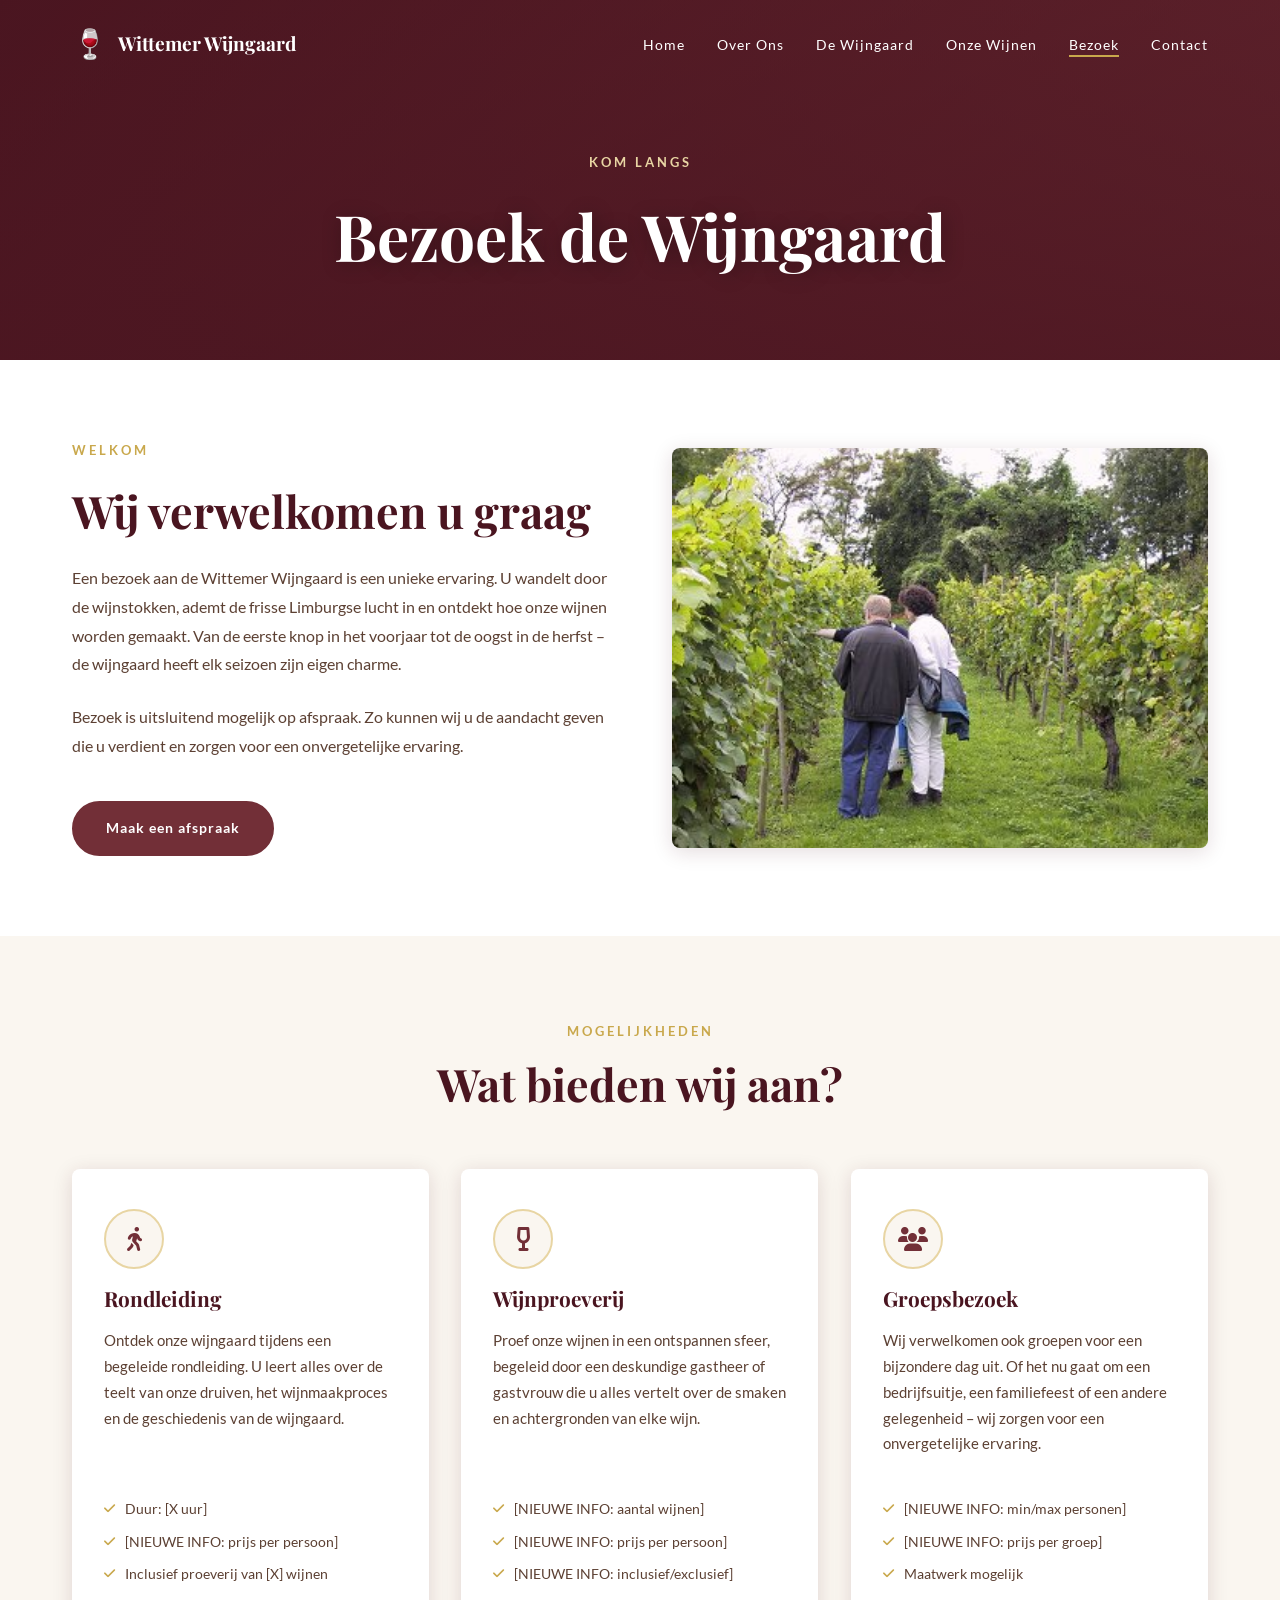
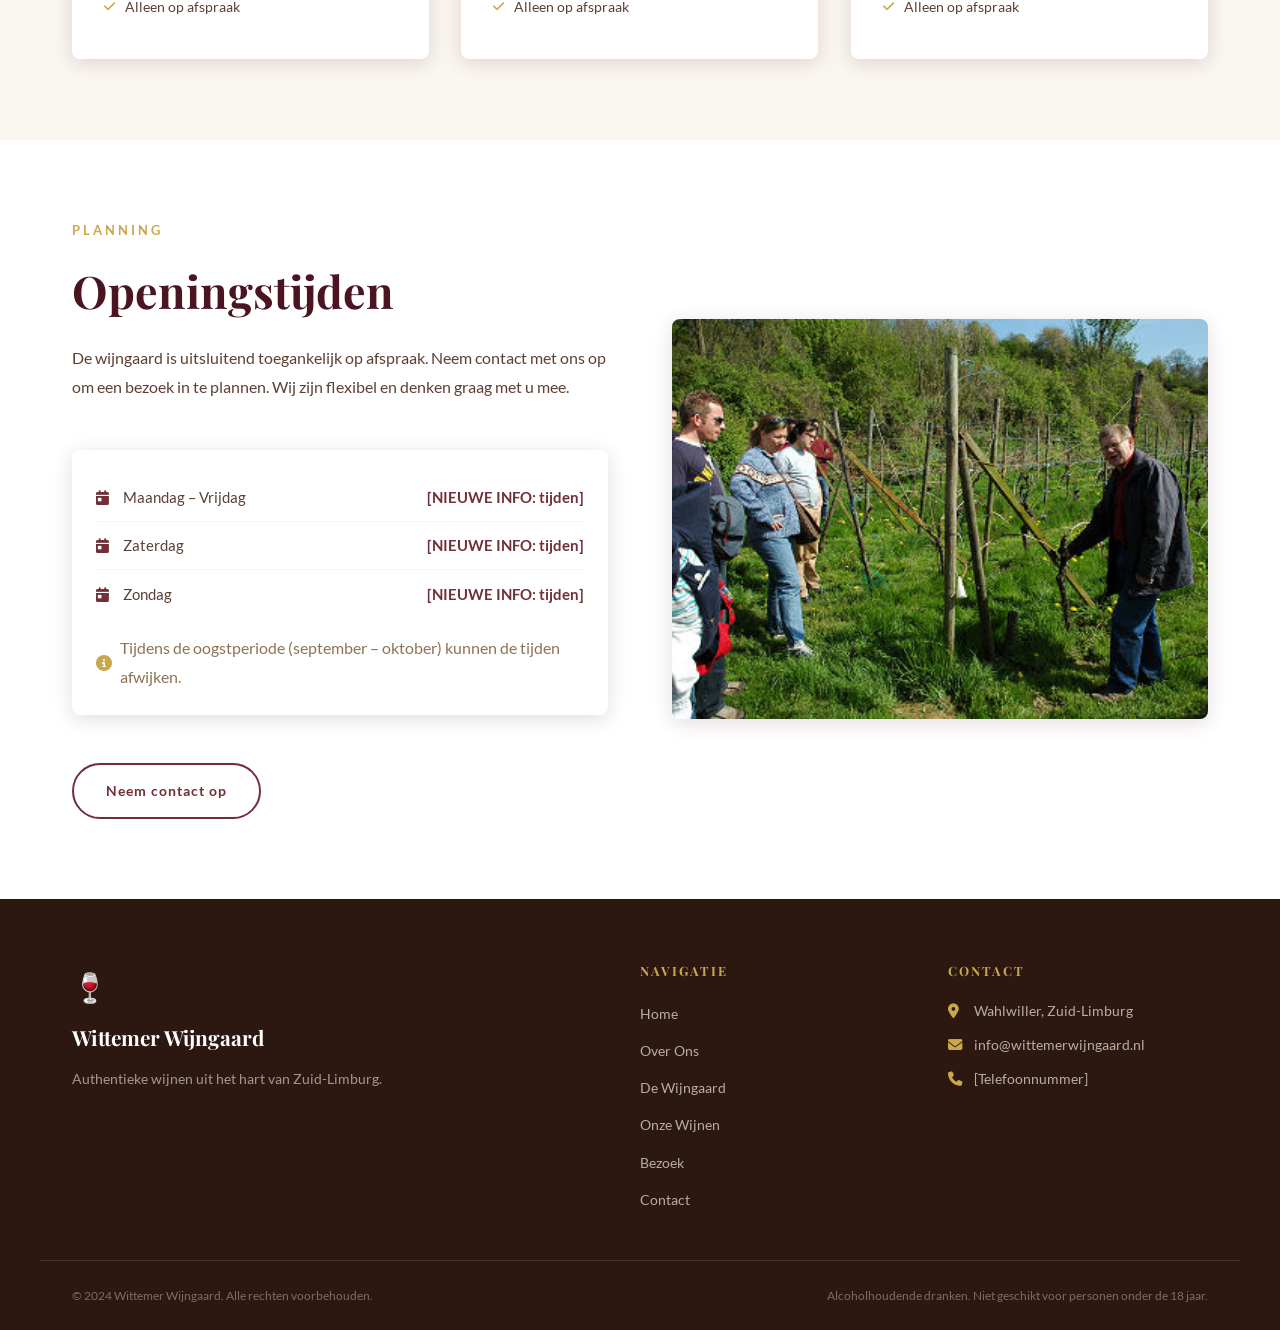
==== commit 0200184e: "foto's toegevoegd" ====
--- a/pages/bezoek.html
+++ b/pages/bezoek.html
@@ -111,7 +111,7 @@
                     <a href="contact.html" class="btn btn-primary">Maak een afspraak</a>
                 </div>
                 <div class="section-image">
-                    <img src="../images/bezoek.jpg" alt="Bezoek wijngaard" class="content-img"
+                    <img src="../images/rondleiding 2.jpeg" alt="Bezoek wijngaard" class="content-img"
                          onerror="this.outerHTML='<div class=\'image-placeholder\'><i class=\'fas fa-image\'></i><p>Foto bezoek<br><small>images/bezoek.jpg</small></p></div>'">
                 </div>
             </div>
@@ -216,7 +216,7 @@
                     <a href="contact.html" class="btn btn-outline">Neem contact op</a>
                 </div>
                 <div class="section-image">
-                    <img src="../images/openingstijden.jpg" alt="Wijngaard sfeer" class="content-img"
+                    <img src="../images/rondleiding 4.jpeg" alt="Wijngaard sfeer" class="content-img"
                          onerror="this.outerHTML='<div class=\'image-placeholder\'><i class=\'fas fa-image\'></i><p>Foto sfeer<br><small>images/openingstijden.jpg</small></p></div>'">
                 </div>
             </div>
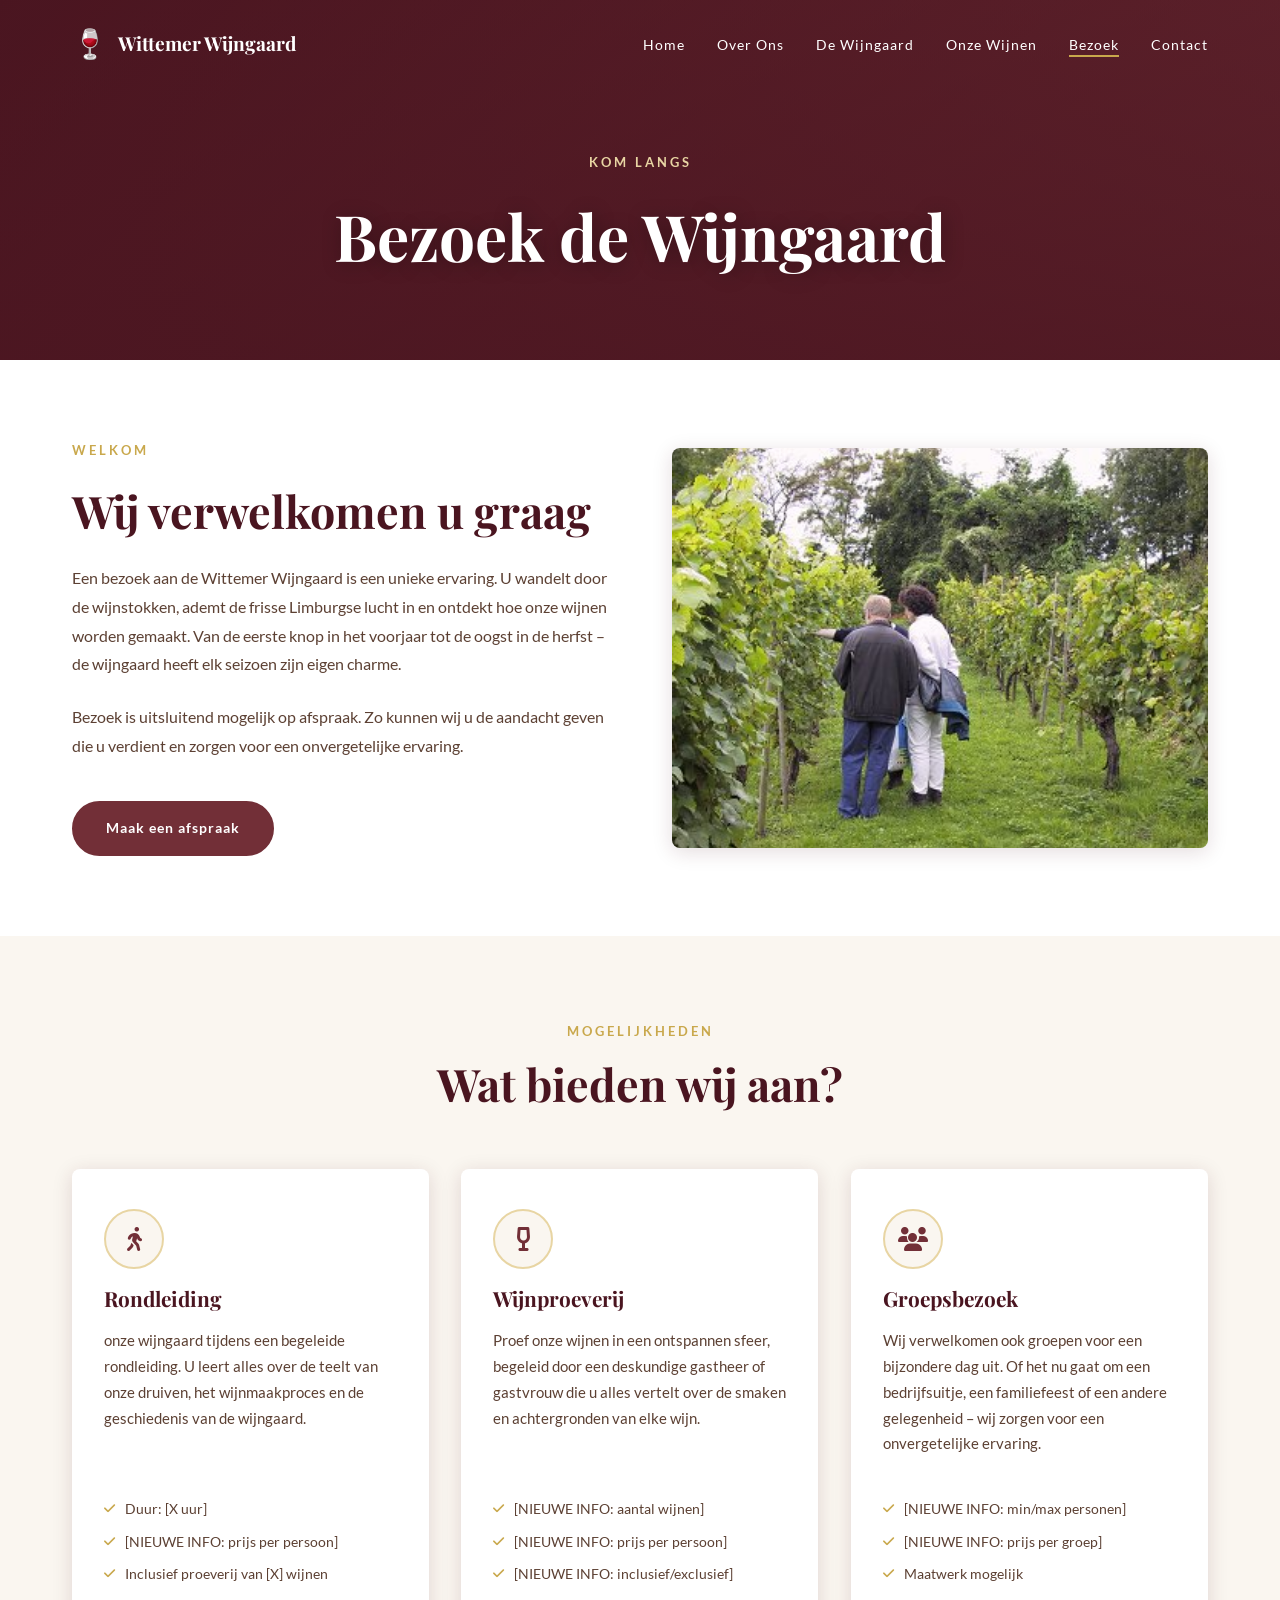
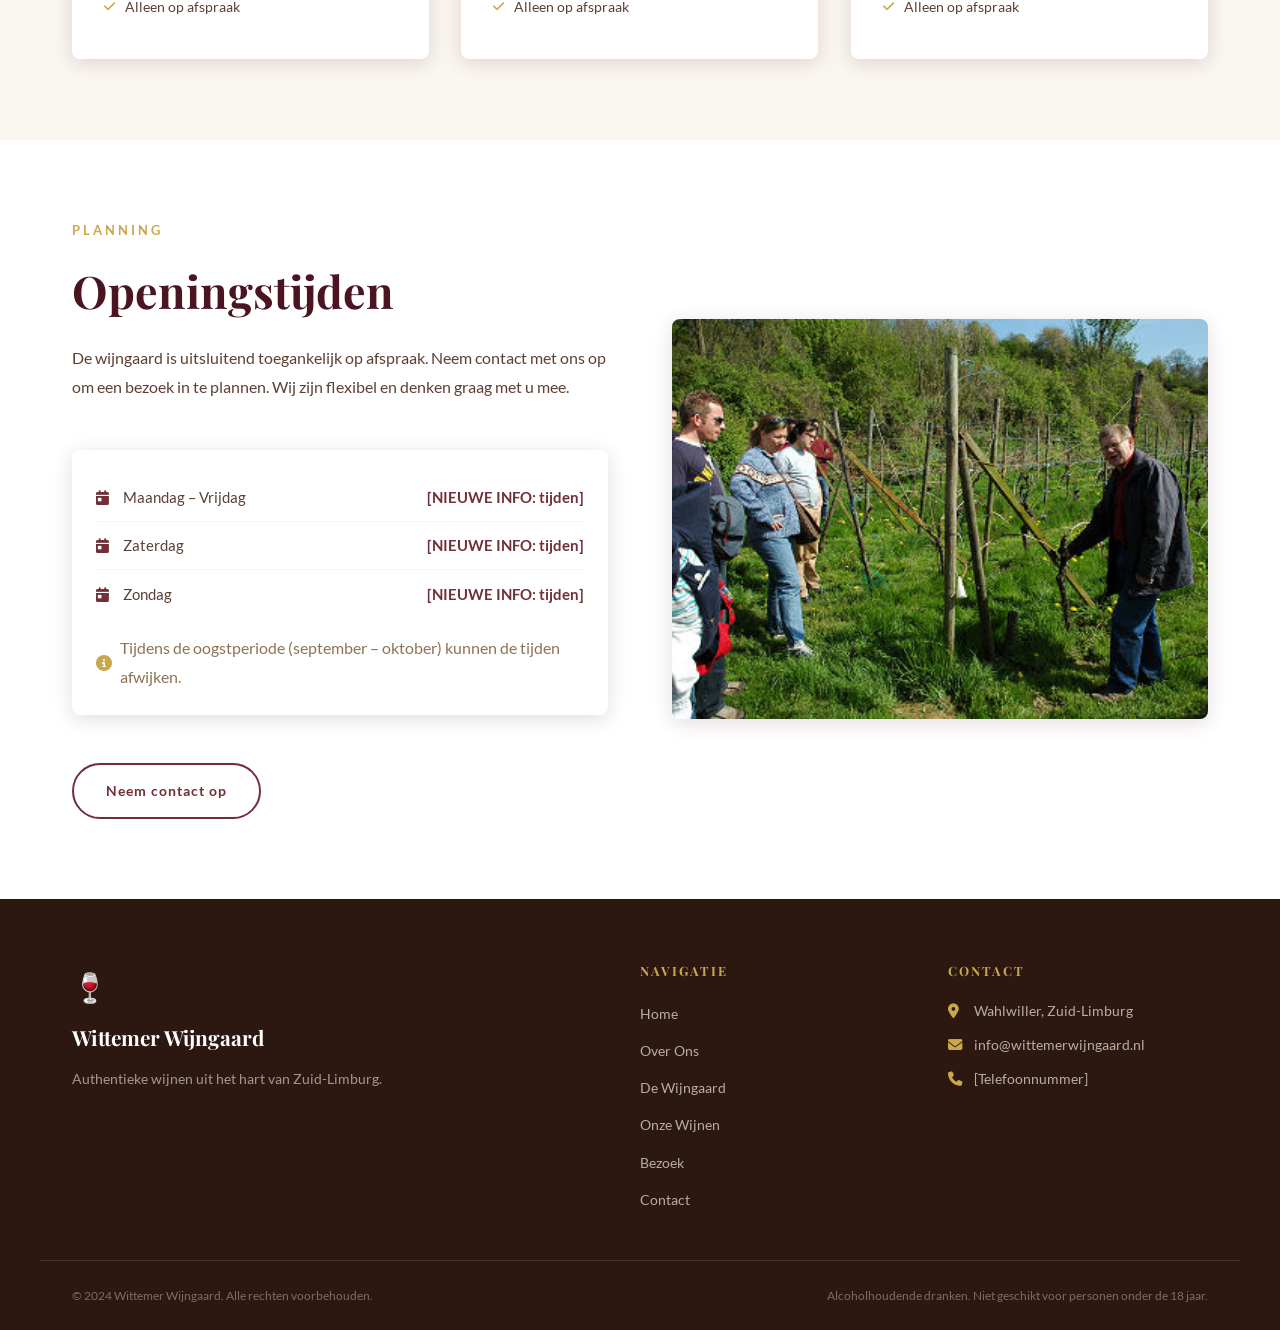
==== commit 42576c0a: "testjes" ====
--- a/pages/bezoek.html
+++ b/pages/bezoek.html
@@ -132,7 +132,7 @@
                     </div>
                     <h3>Rondleiding</h3>
                     <p>
-                        Ontdek onze wijngaard tijdens een begeleide rondleiding.
+                         onze wijngaard tijdens een begeleide rondleiding.
                         U leert alles over de teelt van onze druiven, het wijnmaakproces
                         en de geschiedenis van de wijngaard.
                     </p>
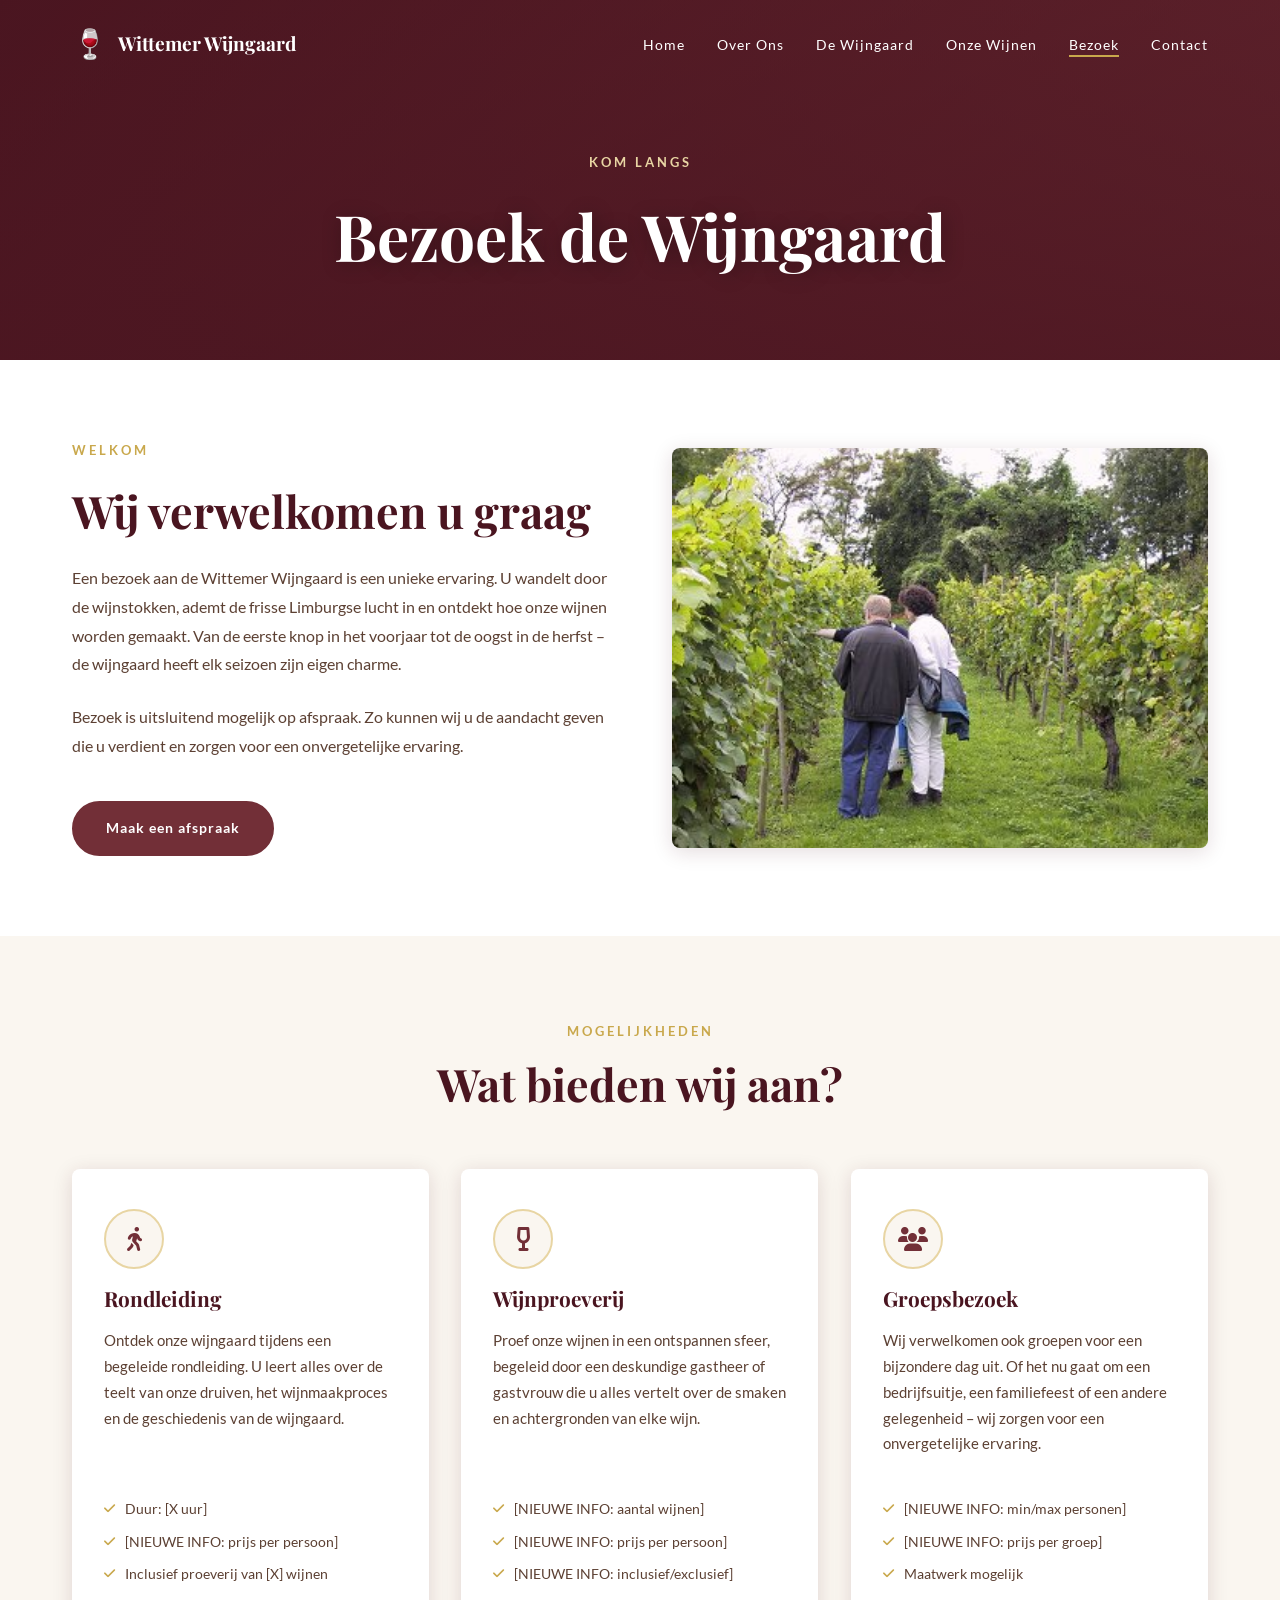
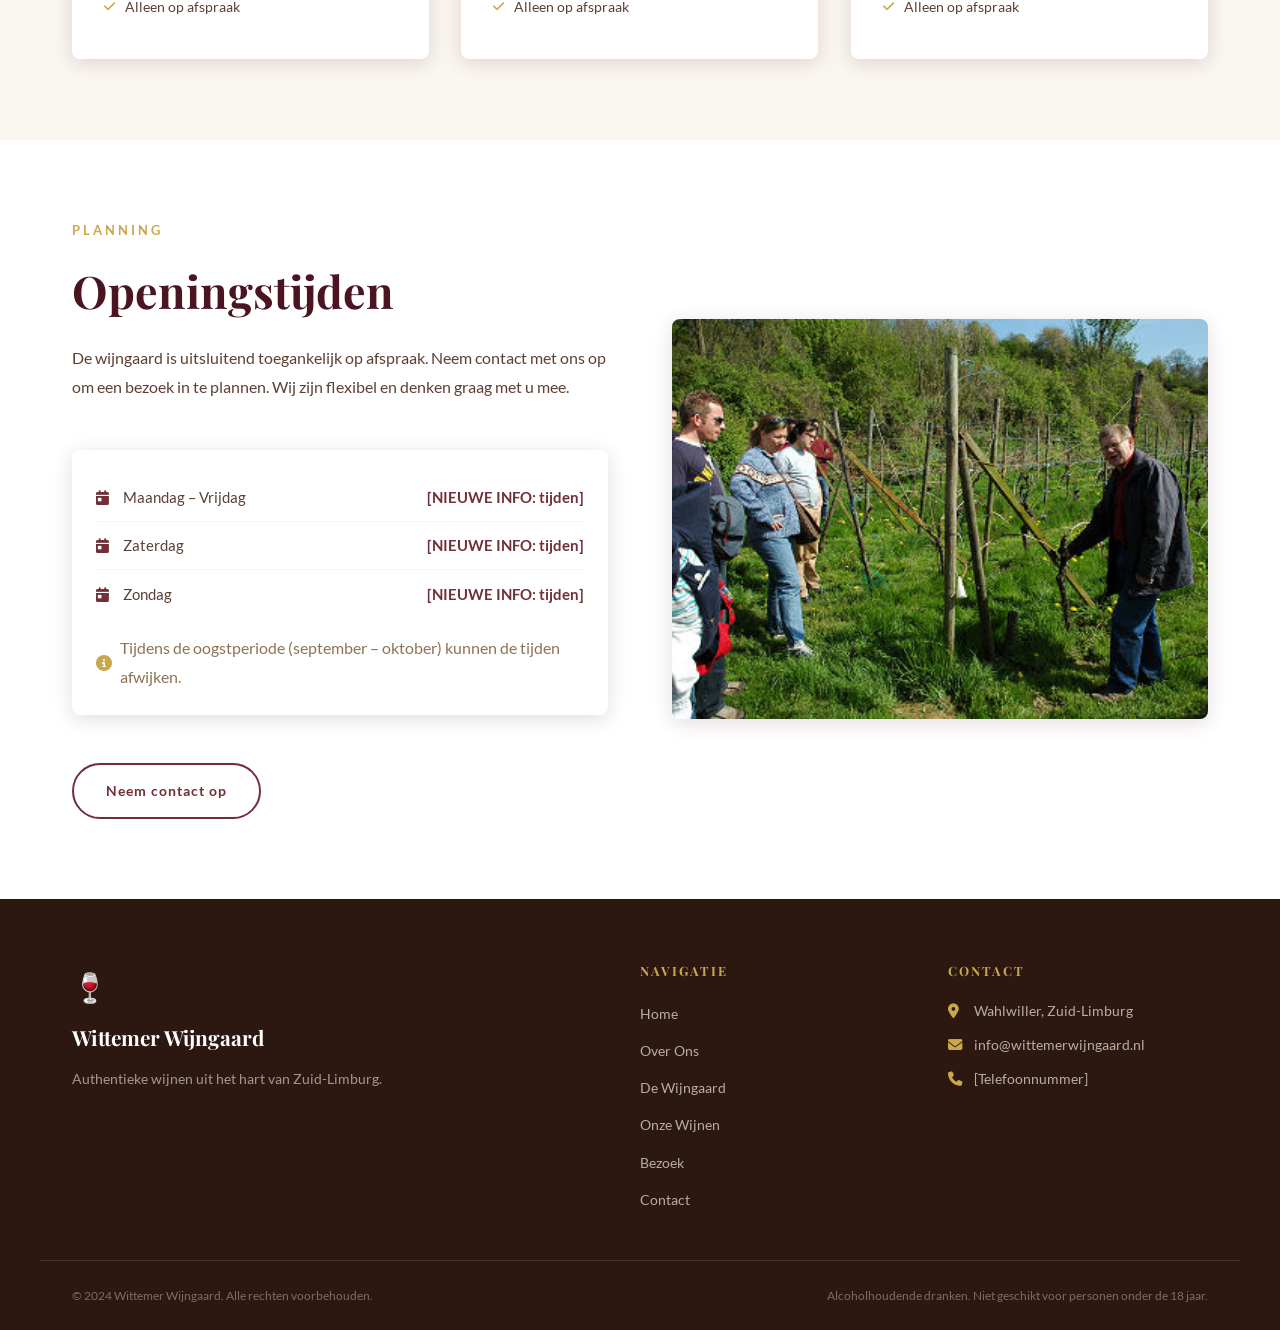
==== commit 227e1936: "ctrl z test" ====
--- a/pages/bezoek.html
+++ b/pages/bezoek.html
@@ -132,7 +132,7 @@
                     </div>
                     <h3>Rondleiding</h3>
                     <p>
-                         onze wijngaard tijdens een begeleide rondleiding.
+                        Ontdek onze wijngaard tijdens een begeleide rondleiding.
                         U leert alles over de teelt van onze druiven, het wijnmaakproces
                         en de geschiedenis van de wijngaard.
                     </p>
